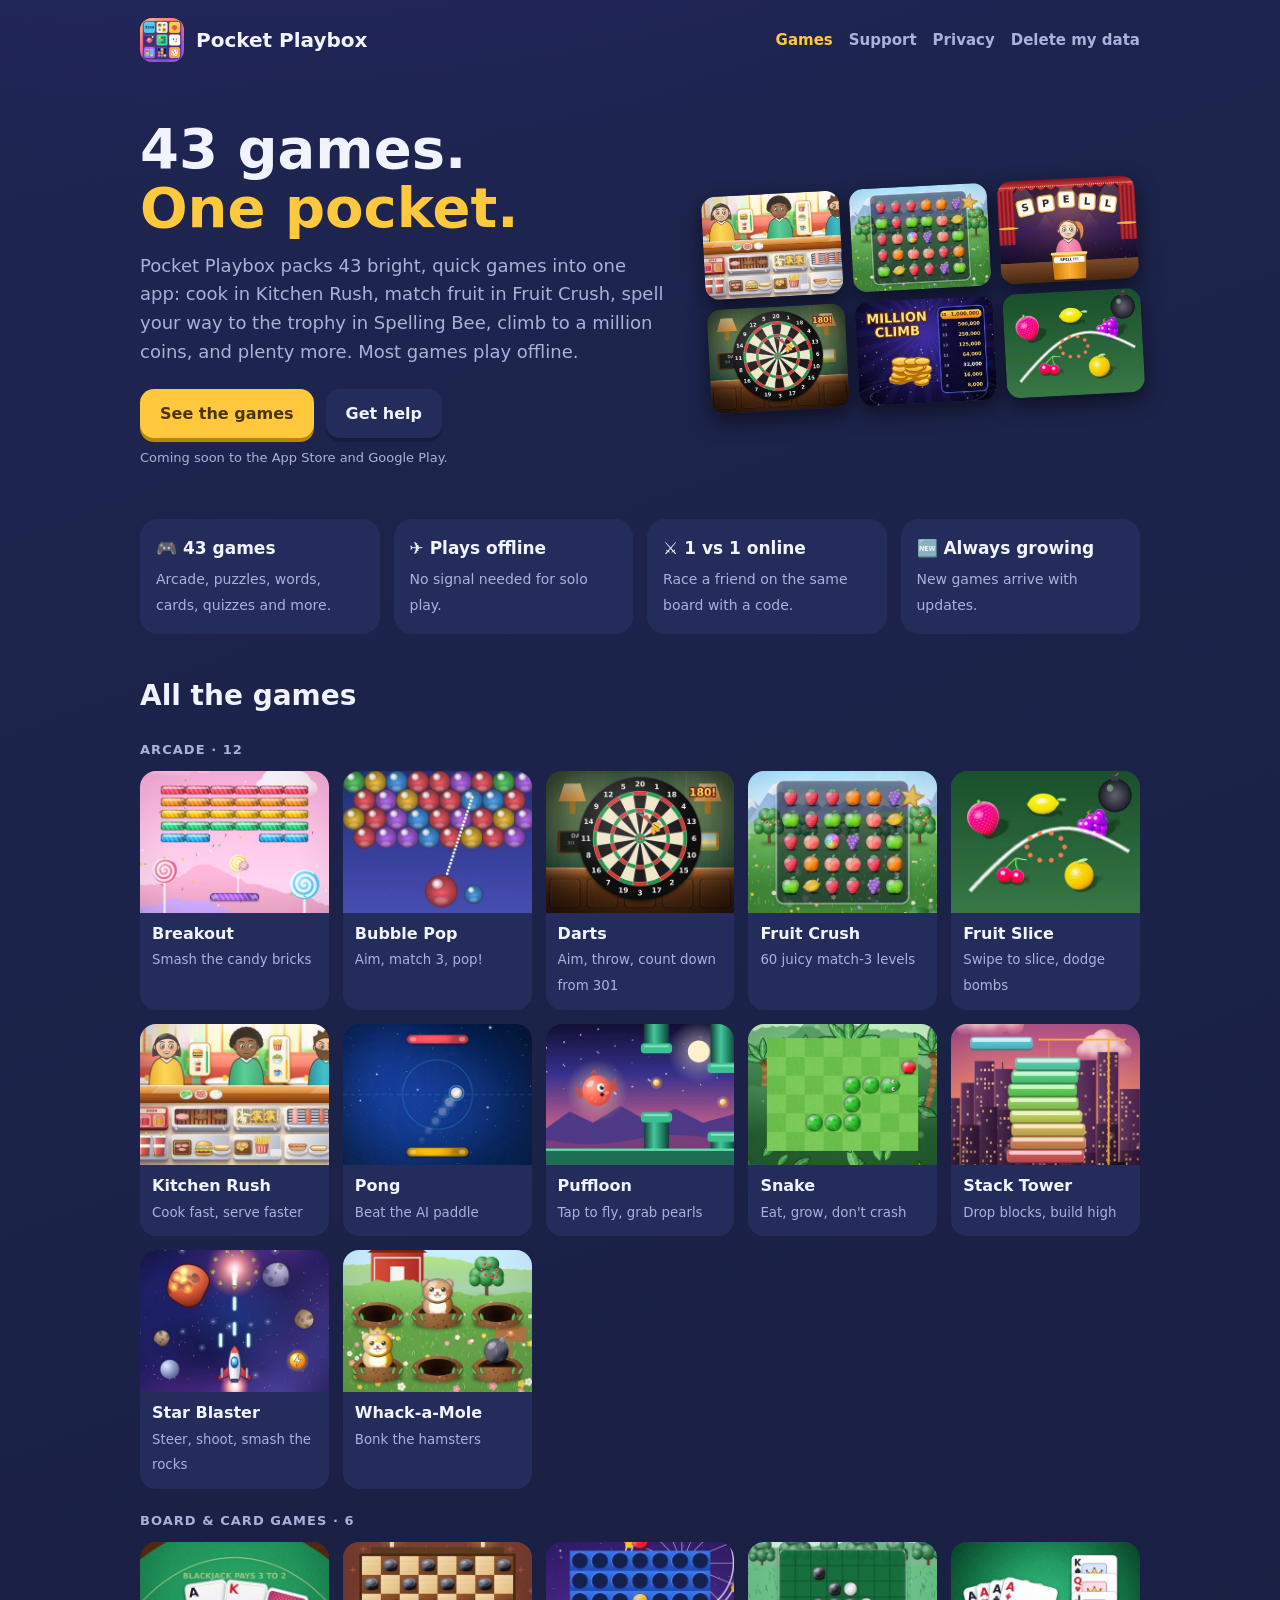
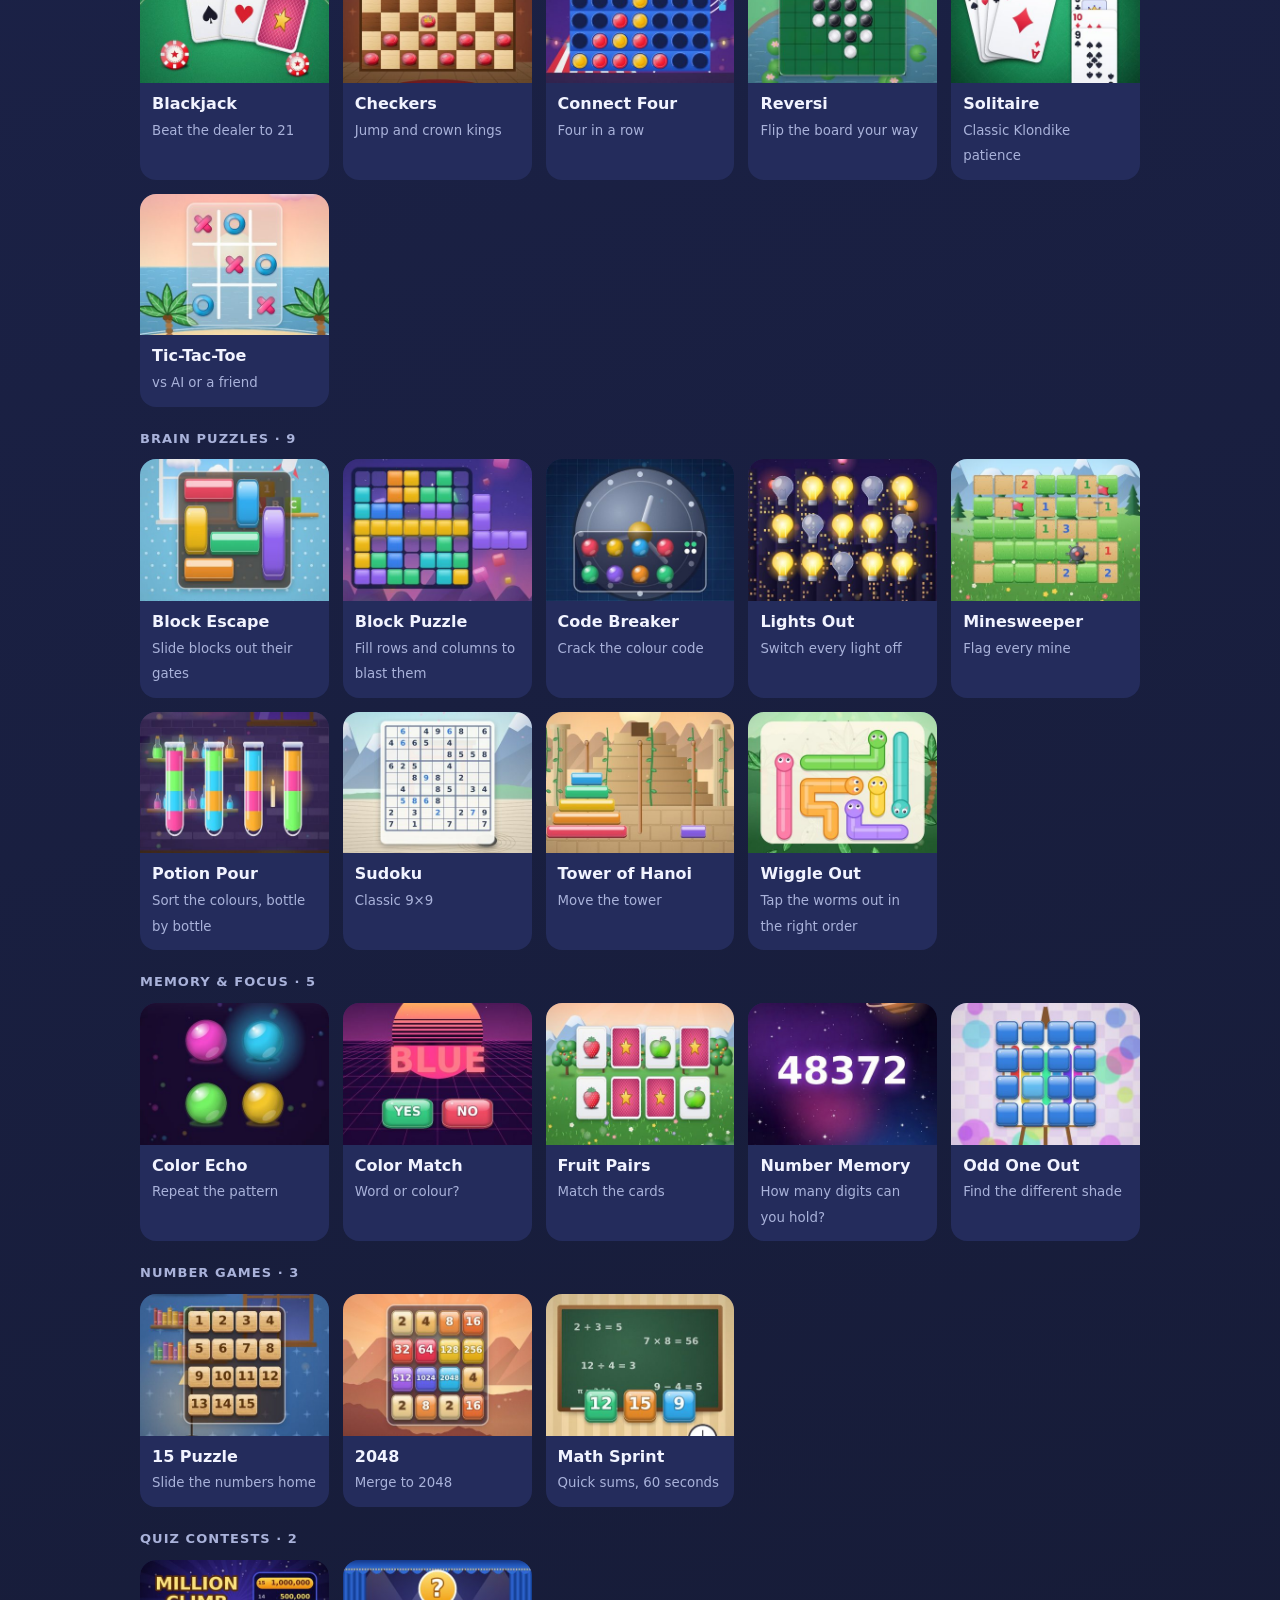
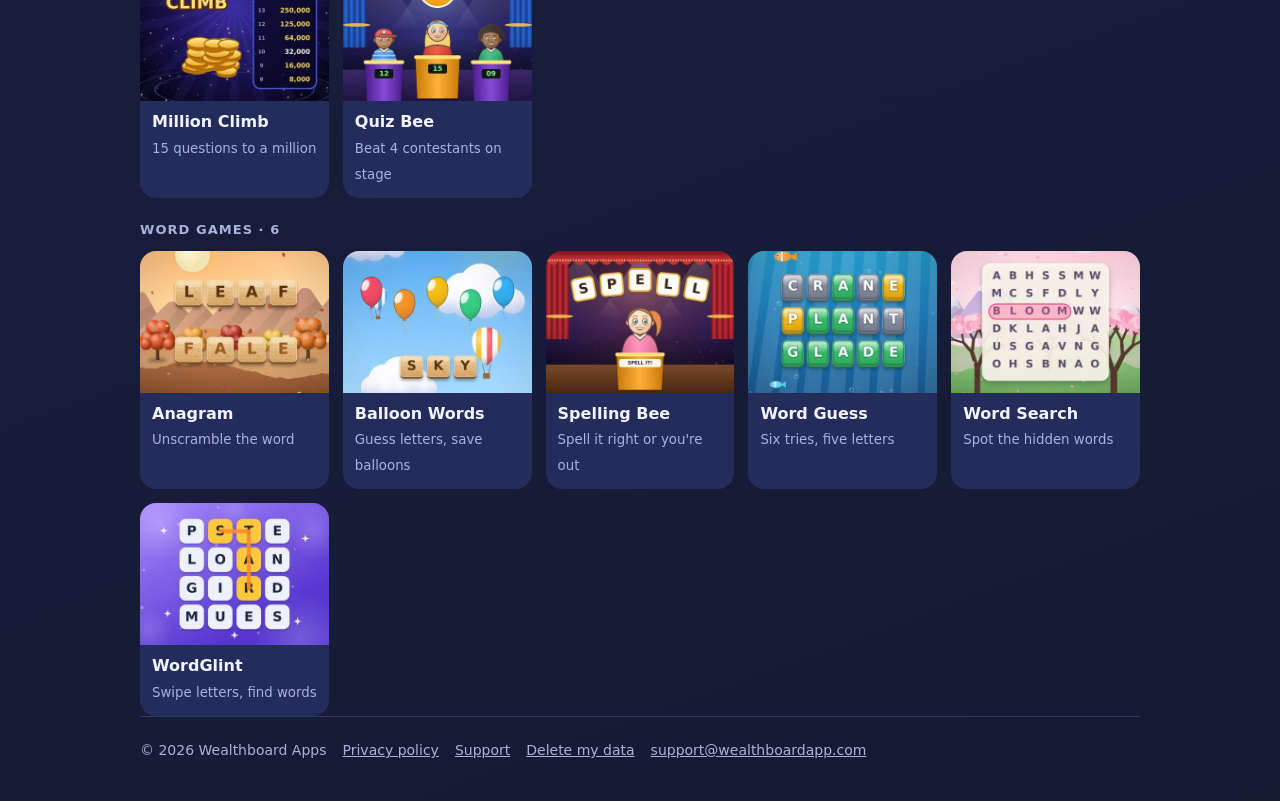
==== index.html @ 3328b536 "Add files via upload site files" ====
<!doctype html><html lang="en"><head><meta charset="utf-8"><meta name="viewport" content="width=device-width,initial-scale=1">
<title>Pocket Playbox: 43 games in one pocket</title><meta name="description" content="Pocket Playbox: 43 offline mini-games in one app, from Kitchen Rush to Sudoku, Spelling Bee and Darts.">
<link rel="icon" href="favicon.png"><link rel="stylesheet" href="style.css"></head><body><div class="wrap">
<header class="top"><img src="img/icon.png" alt=""><a class="name" href="index.html">Pocket Playbox</a><nav><a href="index.html" class=on>Games</a><a href="support.html">Support</a><a href="privacy.html">Privacy</a><a href="delete-data.html">Delete my data</a></nav></header>
<section class="hero"><div><h1>43 games.<br><span>One pocket.</span></h1>
<p>Pocket Playbox packs 43 bright, quick games into one app: cook in Kitchen Rush, match fruit in Fruit Crush, spell your way to the trophy in Spelling Bee, climb to a million coins, and plenty more. Most games play offline.</p>
<div class="badges"><a class="btn" href="#games">See the games</a><a class="btn alt" href="support.html">Get help</a></div>
<div class="soon">Coming soon to the App Store and Google Play.</div></div>
<div class="mosaic"><img src="img/thumb_kitchen.jpg" alt=""><img src="img/thumb_crush.jpg" alt=""><img src="img/thumb_spelling.jpg" alt=""><img src="img/thumb_darts.jpg" alt=""><img src="img/thumb_million.jpg" alt=""><img src="img/thumb_slice.jpg" alt=""></div></section>
<div class="points"><div class="point"><b>🎮 43 games</b><span>Arcade, puzzles, words, cards, quizzes and more.</span></div>
<div class="point"><b>✈️ Plays offline</b><span>No signal needed for solo play.</span></div>
<div class="point"><b>⚔️ 1 vs 1 online</b><span>Race a friend on the same board with a code.</span></div>
<div class="point"><b>🆕 Always growing</b><span>New games arrive with updates.</span></div></div>
<h2 id="games">All the games</h2><div class="cat">Arcade · 12</div><div class="grid"><div class="game"><img loading="lazy" src="img/thumb_breakout.jpg" alt="Breakout"><div><b>Breakout</b><small>Smash the candy bricks</small></div></div><div class="game"><img loading="lazy" src="img/thumb_bubbles.jpg" alt="Bubble Pop"><div><b>Bubble Pop</b><small>Aim, match 3, pop!</small></div></div><div class="game"><img loading="lazy" src="img/thumb_darts.jpg" alt="Darts"><div><b>Darts</b><small>Aim, throw, count down from 301</small></div></div><div class="game"><img loading="lazy" src="img/thumb_crush.jpg" alt="Fruit Crush"><div><b>Fruit Crush</b><small>60 juicy match-3 levels</small></div></div><div class="game"><img loading="lazy" src="img/thumb_slice.jpg" alt="Fruit Slice"><div><b>Fruit Slice</b><small>Swipe to slice, dodge bombs</small></div></div><div class="game"><img loading="lazy" src="img/thumb_kitchen.jpg" alt="Kitchen Rush"><div><b>Kitchen Rush</b><small>Cook fast, serve faster</small></div></div><div class="game"><img loading="lazy" src="img/thumb_pong.jpg" alt="Pong"><div><b>Pong</b><small>Beat the AI paddle</small></div></div><div class="game"><img loading="lazy" src="img/thumb_puffloon.jpg" alt="Puffloon"><div><b>Puffloon</b><small>Tap to fly, grab pearls</small></div></div><div class="game"><img loading="lazy" src="img/thumb_snake.jpg" alt="Snake"><div><b>Snake</b><small>Eat, grow, don&#x27;t crash</small></div></div><div class="game"><img loading="lazy" src="img/thumb_stack.jpg" alt="Stack Tower"><div><b>Stack Tower</b><small>Drop blocks, build high</small></div></div><div class="game"><img loading="lazy" src="img/thumb_blaster.jpg" alt="Star Blaster"><div><b>Star Blaster</b><small>Steer, shoot, smash the rocks</small></div></div><div class="game"><img loading="lazy" src="img/thumb_whack.jpg" alt="Whack-a-Mole"><div><b>Whack-a-Mole</b><small>Bonk the hamsters</small></div></div></div><div class="cat">Board & Card Games · 6</div><div class="grid"><div class="game"><img loading="lazy" src="img/thumb_blackjack.jpg" alt="Blackjack"><div><b>Blackjack</b><small>Beat the dealer to 21</small></div></div><div class="game"><img loading="lazy" src="img/thumb_checkers.jpg" alt="Checkers"><div><b>Checkers</b><small>Jump and crown kings</small></div></div><div class="game"><img loading="lazy" src="img/thumb_c4.jpg" alt="Connect Four"><div><b>Connect Four</b><small>Four in a row</small></div></div><div class="game"><img loading="lazy" src="img/thumb_reversi.jpg" alt="Reversi"><div><b>Reversi</b><small>Flip the board your way</small></div></div><div class="game"><img loading="lazy" src="img/thumb_solitaire.jpg" alt="Solitaire"><div><b>Solitaire</b><small>Classic Klondike patience</small></div></div><div class="game"><img loading="lazy" src="img/thumb_ttt.jpg" alt="Tic-Tac-Toe"><div><b>Tic-Tac-Toe</b><small>vs AI or a friend</small></div></div></div><div class="cat">Brain Puzzles · 9</div><div class="grid"><div class="game"><img loading="lazy" src="img/thumb_escape.jpg" alt="Block Escape"><div><b>Block Escape</b><small>Slide blocks out their gates</small></div></div><div class="game"><img loading="lazy" src="img/thumb_blocks.jpg" alt="Block Puzzle"><div><b>Block Puzzle</b><small>Fill rows and columns to blast them</small></div></div><div class="game"><img loading="lazy" src="img/thumb_code.jpg" alt="Code Breaker"><div><b>Code Breaker</b><small>Crack the colour code</small></div></div><div class="game"><img loading="lazy" src="img/thumb_lights.jpg" alt="Lights Out"><div><b>Lights Out</b><small>Switch every light off</small></div></div><div class="game"><img loading="lazy" src="img/thumb_mines.jpg" alt="Minesweeper"><div><b>Minesweeper</b><small>Flag every mine</small></div></div><div class="game"><img loading="lazy" src="img/thumb_pour.jpg" alt="Potion Pour"><div><b>Potion Pour</b><small>Sort the colours, bottle by bottle</small></div></div><div class="game"><img loading="lazy" src="img/thumb_sudoku.jpg" alt="Sudoku"><div><b>Sudoku</b><small>Classic 9×9</small></div></div><div class="game"><img loading="lazy" src="img/thumb_hanoi.jpg" alt="Tower of Hanoi"><div><b>Tower of Hanoi</b><small>Move the tower</small></div></div><div class="game"><img loading="lazy" src="img/thumb_wiggle.jpg" alt="Wiggle Out"><div><b>Wiggle Out</b><small>Tap the worms out in the right order</small></div></div></div><div class="cat">Memory & Focus · 5</div><div class="grid"><div class="game"><img loading="lazy" src="img/thumb_echo.jpg" alt="Color Echo"><div><b>Color Echo</b><small>Repeat the pattern</small></div></div><div class="game"><img loading="lazy" src="img/thumb_colormatch.jpg" alt="Color Match"><div><b>Color Match</b><small>Word or colour?</small></div></div><div class="game"><img loading="lazy" src="img/thumb_memory.jpg" alt="Fruit Pairs"><div><b>Fruit Pairs</b><small>Match the cards</small></div></div><div class="game"><img loading="lazy" src="img/thumb_numbermemory.jpg" alt="Number Memory"><div><b>Number Memory</b><small>How many digits can you hold?</small></div></div><div class="game"><img loading="lazy" src="img/thumb_oddone.jpg" alt="Odd One Out"><div><b>Odd One Out</b><small>Find the different shade</small></div></div></div><div class="cat">Number Games · 3</div><div class="grid"><div class="game"><img loading="lazy" src="img/thumb_slide.jpg" alt="15 Puzzle"><div><b>15 Puzzle</b><small>Slide the numbers home</small></div></div><div class="game"><img loading="lazy" src="img/thumb_2048.jpg" alt="2048"><div><b>2048</b><small>Merge to 2048</small></div></div><div class="game"><img loading="lazy" src="img/thumb_math.jpg" alt="Math Sprint"><div><b>Math Sprint</b><small>Quick sums, 60 seconds</small></div></div></div><div class="cat">Quiz Contests · 2</div><div class="grid"><div class="game"><img loading="lazy" src="img/thumb_million.jpg" alt="Million Climb"><div><b>Million Climb</b><small>15 questions to a million</small></div></div><div class="game"><img loading="lazy" src="img/thumb_quizbee.jpg" alt="Quiz Bee"><div><b>Quiz Bee</b><small>Beat 4 contestants on stage</small></div></div></div><div class="cat">Word Games · 6</div><div class="grid"><div class="game"><img loading="lazy" src="img/thumb_anagram.jpg" alt="Anagram"><div><b>Anagram</b><small>Unscramble the word</small></div></div><div class="game"><img loading="lazy" src="img/thumb_balloon.jpg" alt="Balloon Words"><div><b>Balloon Words</b><small>Guess letters, save balloons</small></div></div><div class="game"><img loading="lazy" src="img/thumb_spelling.jpg" alt="Spelling Bee"><div><b>Spelling Bee</b><small>Spell it right or you&#x27;re out</small></div></div><div class="game"><img loading="lazy" src="img/thumb_wordguess.jpg" alt="Word Guess"><div><b>Word Guess</b><small>Six tries, five letters</small></div></div><div class="game"><img loading="lazy" src="img/thumb_wordsearch.jpg" alt="Word Search"><div><b>Word Search</b><small>Spot the hidden words</small></div></div><div class="game"><img loading="lazy" src="img/thumb_wordglint.jpg" alt="WordGlint"><div><b>WordGlint</b><small>Swipe letters, find words</small></div></div></div>
<footer><span>© 2026 Wealthboard Apps</span><a href="privacy.html">Privacy policy</a><a href="support.html">Support</a><a href="delete-data.html">Delete my data</a><a href="mailto:support@wealthboardapp.com">support@wealthboardapp.com</a></footer>
</div></body></html>
---- style.css ----
:root{--bg:#151A33;--bg2:#1E2550;--card:#242C5C;--ink:#F1F3FF;--ink2:#A9B2DA;--gold:#FFC83D;--coral:#FF6B6B;--mint:#3DDC97;--violet:#8B6CFF}
*{box-sizing:border-box}
body{margin:0;font-family:system-ui,-apple-system,"Segoe UI",Roboto,sans-serif;color:var(--ink);background:radial-gradient(1200px 600px at 20% -10%,#3A2A9A55,transparent),linear-gradient(160deg,var(--bg2),var(--bg));min-height:100vh;line-height:1.6}
a{color:var(--gold)}
.wrap{max-width:1040px;margin:0 auto;padding:0 20px}
header.top{display:flex;align-items:center;gap:12px;padding:18px 0}
header.top img{width:44px;height:44px;border-radius:12px}
header.top .name{font-weight:900;font-size:20px;color:var(--ink);text-decoration:none}
nav{margin-left:auto;display:flex;gap:16px;flex-wrap:wrap}
nav a{color:var(--ink2);text-decoration:none;font-weight:700;font-size:15px}
nav a:hover,nav a.on{color:var(--gold)}
.hero{display:grid;grid-template-columns:1.1fr .9fr;gap:36px;align-items:center;padding:40px 0 30px}
.hero h1{font-size:clamp(34px,5vw,56px);line-height:1.05;margin:0 0 14px;font-weight:900}
.hero h1 span{color:var(--gold)}
.hero p{color:var(--ink2);font-size:18px;margin:0 0 22px}
.badges{display:flex;gap:12px;flex-wrap:wrap}
.btn{display:inline-block;padding:12px 20px;border-radius:14px;font-weight:800;text-decoration:none;background:var(--gold);color:#4A3500;box-shadow:0 4px 0 #B8860B}
.btn.alt{background:var(--card);color:var(--ink);box-shadow:0 4px 0 #161C40}
.soon{font-size:13px;color:var(--ink2);margin-top:10px}
.mosaic{display:grid;grid-template-columns:repeat(3,1fr);gap:10px;transform:rotate(-3deg)}
.mosaic img{width:100%;border-radius:14px;box-shadow:0 8px 20px #0008}
.points{display:grid;grid-template-columns:repeat(4,1fr);gap:14px;margin:20px 0 40px}
.point{background:var(--card);border-radius:18px;padding:16px}
.point b{display:block;font-size:17px;margin-bottom:4px}
.point span{color:var(--ink2);font-size:14px}
h2{font-size:28px;margin:34px 0 6px;font-weight:900}
.cat{color:var(--ink2);margin:22px 0 10px;font-weight:800;text-transform:uppercase;font-size:13px;letter-spacing:.08em}
.grid{display:grid;grid-template-columns:repeat(auto-fill,minmax(170px,1fr));gap:14px}
.game{background:var(--card);border-radius:16px;overflow:hidden}
.game img{width:100%;display:block;aspect-ratio:4/3;object-fit:cover}
.game div{padding:8px 12px 12px}
.game b{display:block}
.game small{color:var(--ink2)}
.doc{background:var(--card);border-radius:22px;padding:28px clamp(18px,4vw,40px);margin:20px 0 40px}
.doc h1{margin-top:0;font-size:34px}
.doc h2{font-size:21px;margin:28px 0 6px}
.doc p,.doc li{color:#DCE1F5}
.muted{color:var(--ink2);font-size:14px}
.faq details{background:#1B2250;border-radius:14px;padding:12px 16px;margin:10px 0}
.faq summary{font-weight:800;cursor:pointer}
footer{border-top:1px solid #2E3670;padding:22px 0 40px;color:var(--ink2);font-size:14px;display:flex;gap:16px;flex-wrap:wrap}
footer a{color:var(--ink2)}
@media(max-width:780px){.hero{grid-template-columns:1fr}.points{grid-template-columns:1fr 1fr}nav{margin-left:0;width:100%}header.top{flex-wrap:wrap}}
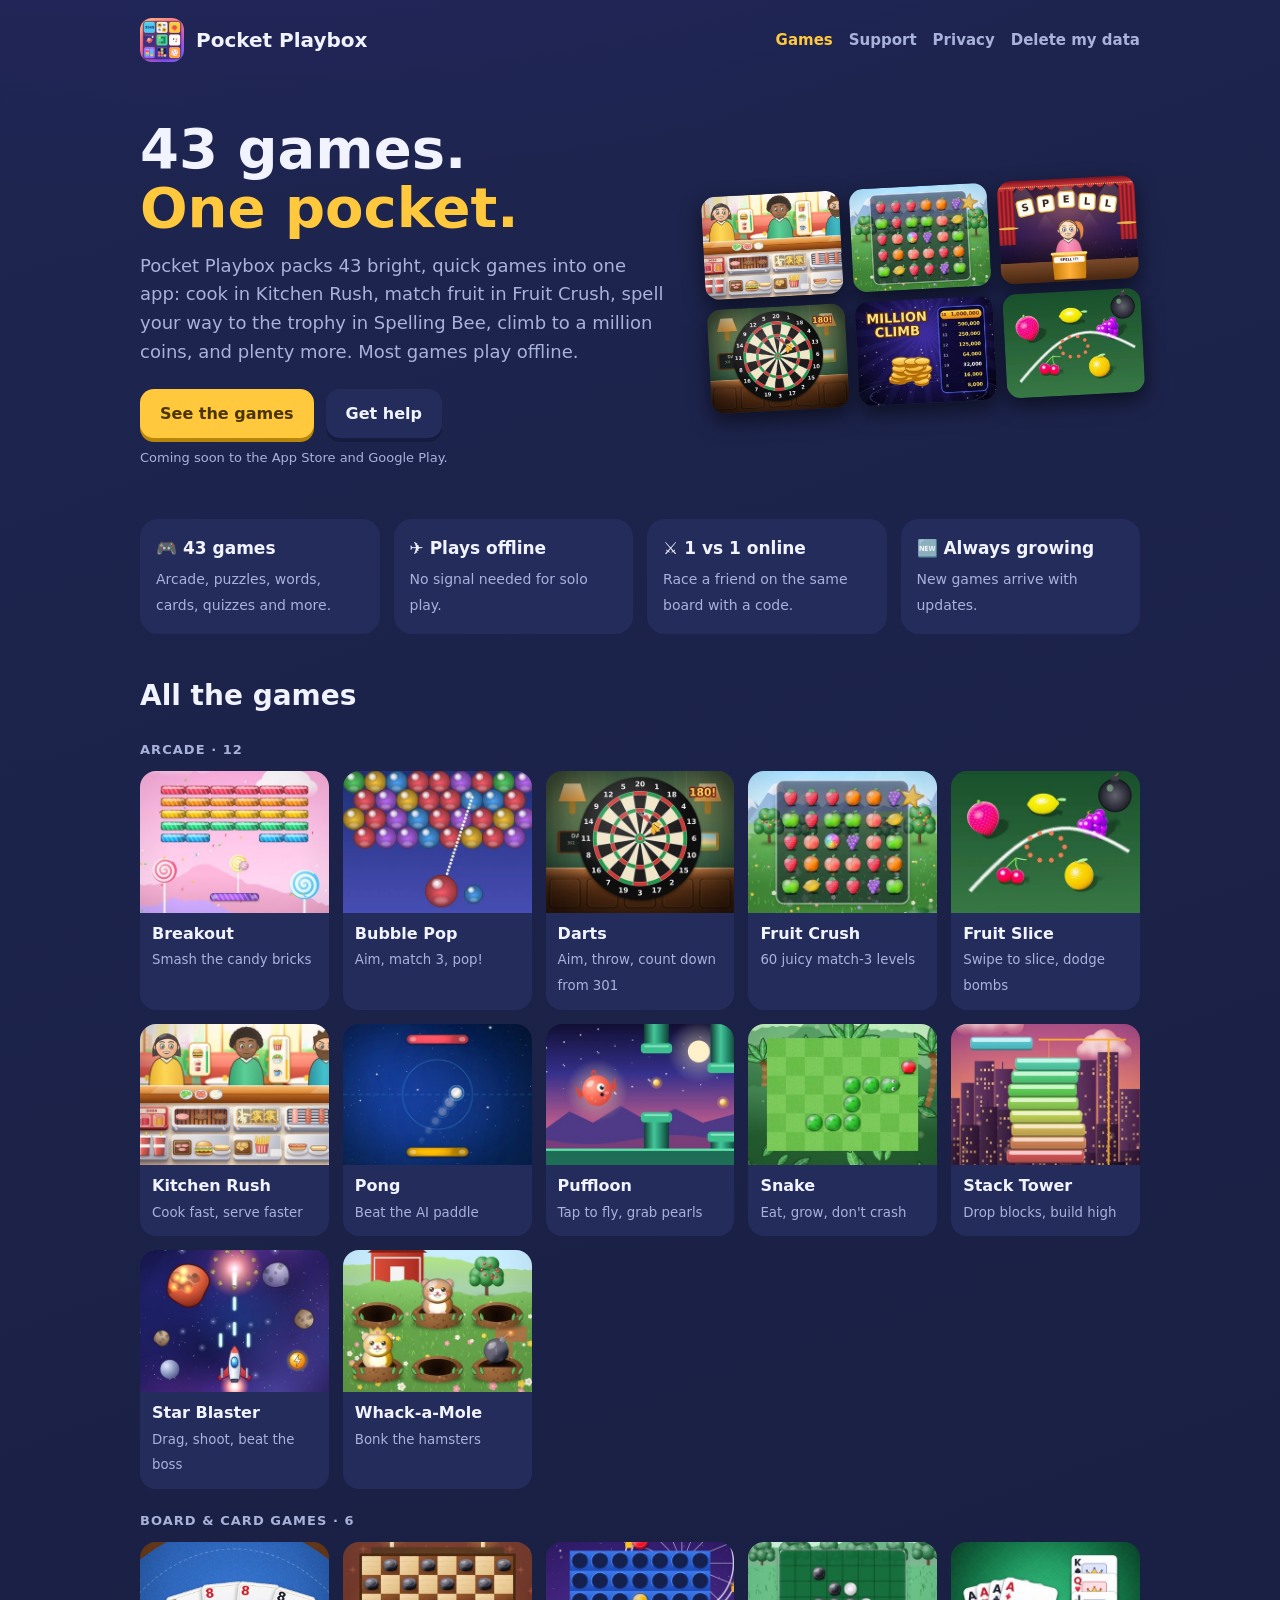
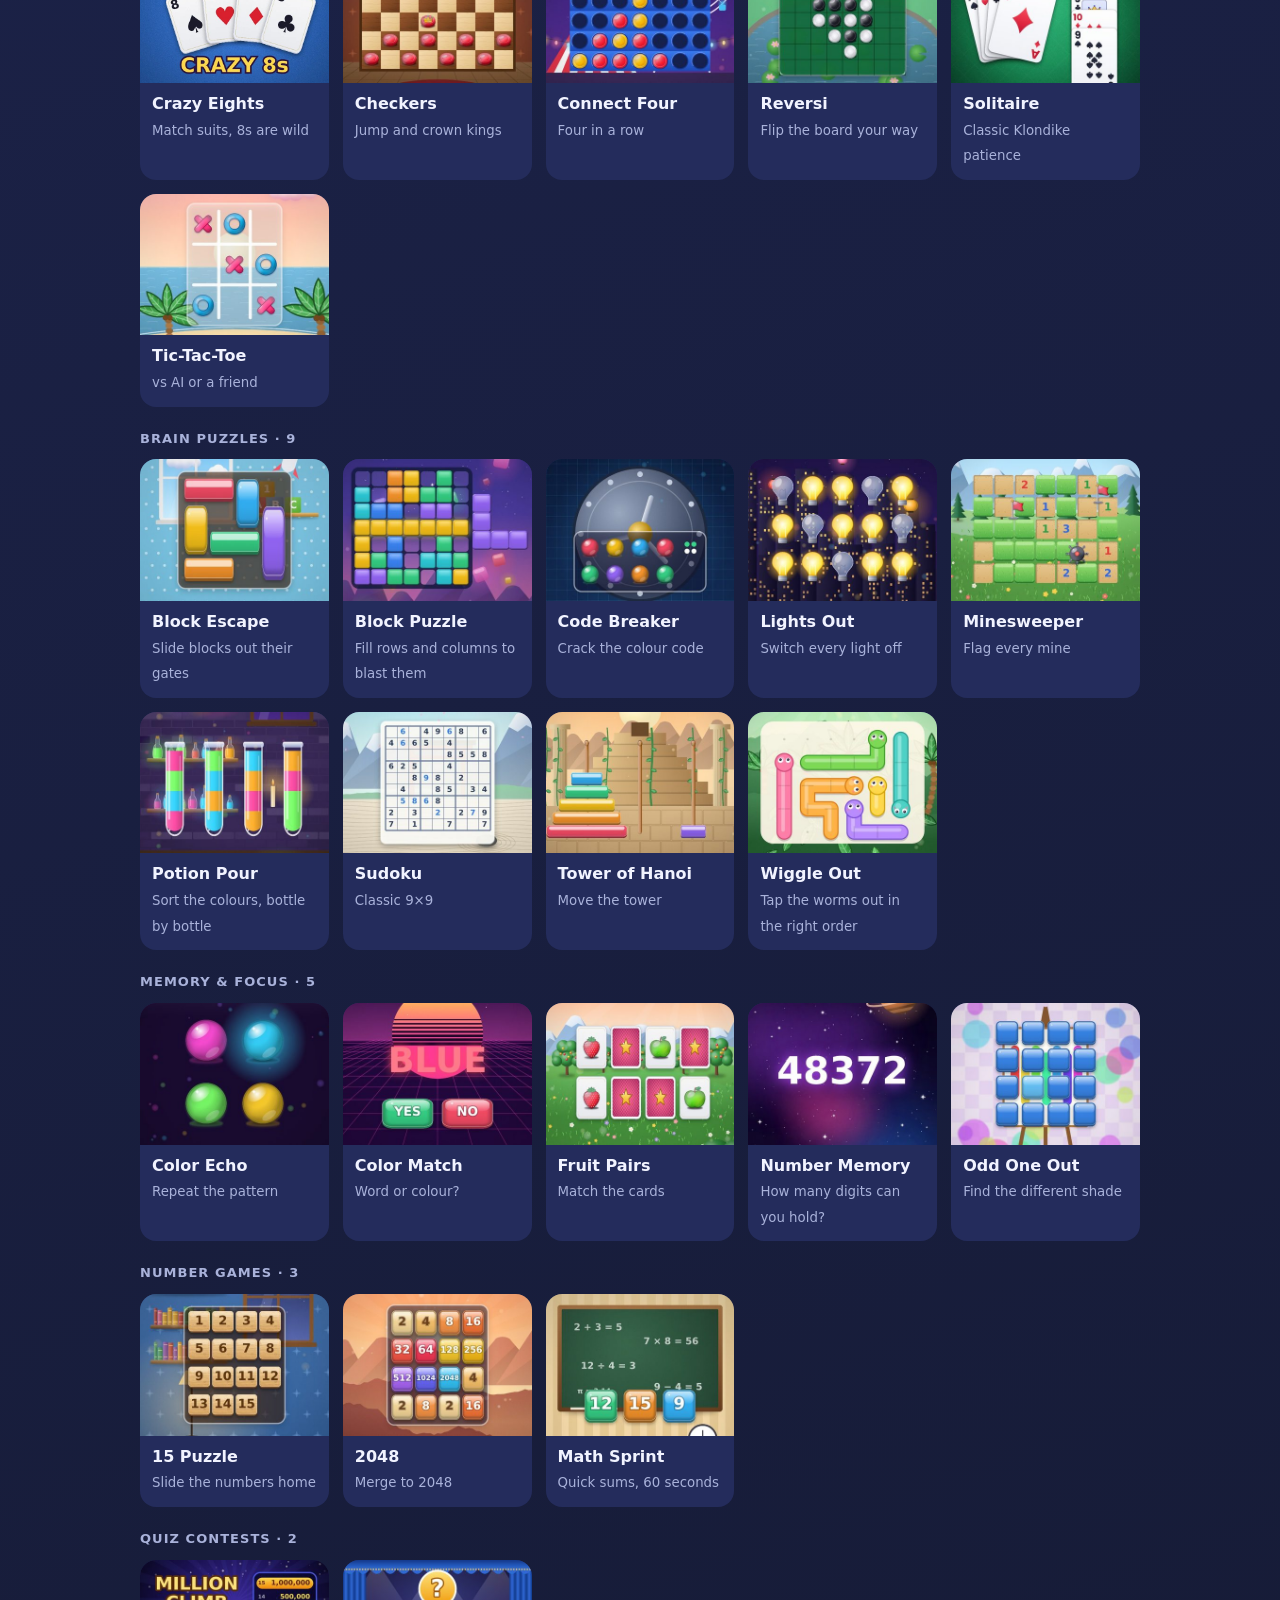
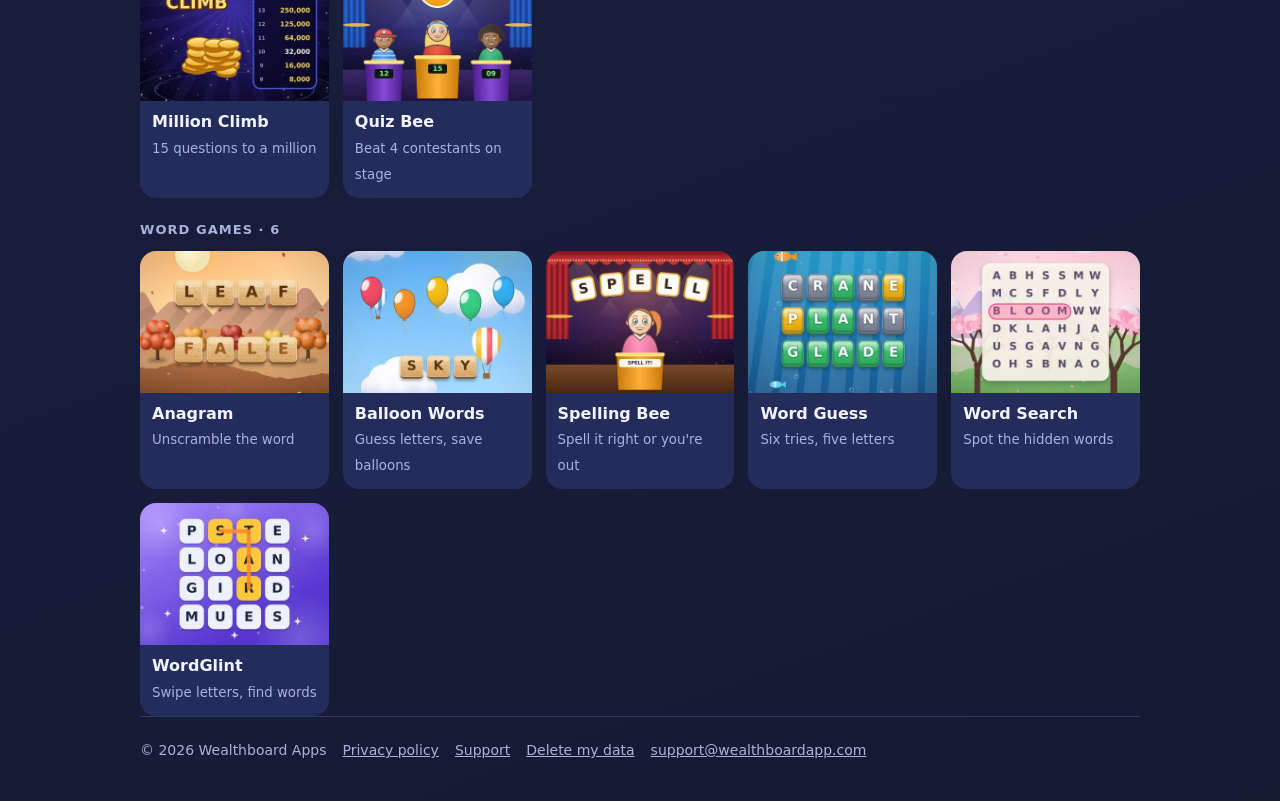
==== commit 4529e83a: "modified some html files" ====
--- a/index.html
+++ b/index.html
@@ -11,6 +11,6 @@
 <div class="point"><b>✈️ Plays offline</b><span>No signal needed for solo play.</span></div>
 <div class="point"><b>⚔️ 1 vs 1 online</b><span>Race a friend on the same board with a code.</span></div>
 <div class="point"><b>🆕 Always growing</b><span>New games arrive with updates.</span></div></div>
-<h2 id="games">All the games</h2><div class="cat">Arcade · 12</div><div class="grid"><div class="game"><img loading="lazy" src="img/thumb_breakout.jpg" alt="Breakout"><div><b>Breakout</b><small>Smash the candy bricks</small></div></div><div class="game"><img loading="lazy" src="img/thumb_bubbles.jpg" alt="Bubble Pop"><div><b>Bubble Pop</b><small>Aim, match 3, pop!</small></div></div><div class="game"><img loading="lazy" src="img/thumb_darts.jpg" alt="Darts"><div><b>Darts</b><small>Aim, throw, count down from 301</small></div></div><div class="game"><img loading="lazy" src="img/thumb_crush.jpg" alt="Fruit Crush"><div><b>Fruit Crush</b><small>60 juicy match-3 levels</small></div></div><div class="game"><img loading="lazy" src="img/thumb_slice.jpg" alt="Fruit Slice"><div><b>Fruit Slice</b><small>Swipe to slice, dodge bombs</small></div></div><div class="game"><img loading="lazy" src="img/thumb_kitchen.jpg" alt="Kitchen Rush"><div><b>Kitchen Rush</b><small>Cook fast, serve faster</small></div></div><div class="game"><img loading="lazy" src="img/thumb_pong.jpg" alt="Pong"><div><b>Pong</b><small>Beat the AI paddle</small></div></div><div class="game"><img loading="lazy" src="img/thumb_puffloon.jpg" alt="Puffloon"><div><b>Puffloon</b><small>Tap to fly, grab pearls</small></div></div><div class="game"><img loading="lazy" src="img/thumb_snake.jpg" alt="Snake"><div><b>Snake</b><small>Eat, grow, don&#x27;t crash</small></div></div><div class="game"><img loading="lazy" src="img/thumb_stack.jpg" alt="Stack Tower"><div><b>Stack Tower</b><small>Drop blocks, build high</small></div></div><div class="game"><img loading="lazy" src="img/thumb_blaster.jpg" alt="Star Blaster"><div><b>Star Blaster</b><small>Steer, shoot, smash the rocks</small></div></div><div class="game"><img loading="lazy" src="img/thumb_whack.jpg" alt="Whack-a-Mole"><div><b>Whack-a-Mole</b><small>Bonk the hamsters</small></div></div></div><div class="cat">Board & Card Games · 6</div><div class="grid"><div class="game"><img loading="lazy" src="img/thumb_blackjack.jpg" alt="Blackjack"><div><b>Blackjack</b><small>Beat the dealer to 21</small></div></div><div class="game"><img loading="lazy" src="img/thumb_checkers.jpg" alt="Checkers"><div><b>Checkers</b><small>Jump and crown kings</small></div></div><div class="game"><img loading="lazy" src="img/thumb_c4.jpg" alt="Connect Four"><div><b>Connect Four</b><small>Four in a row</small></div></div><div class="game"><img loading="lazy" src="img/thumb_reversi.jpg" alt="Reversi"><div><b>Reversi</b><small>Flip the board your way</small></div></div><div class="game"><img loading="lazy" src="img/thumb_solitaire.jpg" alt="Solitaire"><div><b>Solitaire</b><small>Classic Klondike patience</small></div></div><div class="game"><img loading="lazy" src="img/thumb_ttt.jpg" alt="Tic-Tac-Toe"><div><b>Tic-Tac-Toe</b><small>vs AI or a friend</small></div></div></div><div class="cat">Brain Puzzles · 9</div><div class="grid"><div class="game"><img loading="lazy" src="img/thumb_escape.jpg" alt="Block Escape"><div><b>Block Escape</b><small>Slide blocks out their gates</small></div></div><div class="game"><img loading="lazy" src="img/thumb_blocks.jpg" alt="Block Puzzle"><div><b>Block Puzzle</b><small>Fill rows and columns to blast them</small></div></div><div class="game"><img loading="lazy" src="img/thumb_code.jpg" alt="Code Breaker"><div><b>Code Breaker</b><small>Crack the colour code</small></div></div><div class="game"><img loading="lazy" src="img/thumb_lights.jpg" alt="Lights Out"><div><b>Lights Out</b><small>Switch every light off</small></div></div><div class="game"><img loading="lazy" src="img/thumb_mines.jpg" alt="Minesweeper"><div><b>Minesweeper</b><small>Flag every mine</small></div></div><div class="game"><img loading="lazy" src="img/thumb_pour.jpg" alt="Potion Pour"><div><b>Potion Pour</b><small>Sort the colours, bottle by bottle</small></div></div><div class="game"><img loading="lazy" src="img/thumb_sudoku.jpg" alt="Sudoku"><div><b>Sudoku</b><small>Classic 9×9</small></div></div><div class="game"><img loading="lazy" src="img/thumb_hanoi.jpg" alt="Tower of Hanoi"><div><b>Tower of Hanoi</b><small>Move the tower</small></div></div><div class="game"><img loading="lazy" src="img/thumb_wiggle.jpg" alt="Wiggle Out"><div><b>Wiggle Out</b><small>Tap the worms out in the right order</small></div></div></div><div class="cat">Memory & Focus · 5</div><div class="grid"><div class="game"><img loading="lazy" src="img/thumb_echo.jpg" alt="Color Echo"><div><b>Color Echo</b><small>Repeat the pattern</small></div></div><div class="game"><img loading="lazy" src="img/thumb_colormatch.jpg" alt="Color Match"><div><b>Color Match</b><small>Word or colour?</small></div></div><div class="game"><img loading="lazy" src="img/thumb_memory.jpg" alt="Fruit Pairs"><div><b>Fruit Pairs</b><small>Match the cards</small></div></div><div class="game"><img loading="lazy" src="img/thumb_numbermemory.jpg" alt="Number Memory"><div><b>Number Memory</b><small>How many digits can you hold?</small></div></div><div class="game"><img loading="lazy" src="img/thumb_oddone.jpg" alt="Odd One Out"><div><b>Odd One Out</b><small>Find the different shade</small></div></div></div><div class="cat">Number Games · 3</div><div class="grid"><div class="game"><img loading="lazy" src="img/thumb_slide.jpg" alt="15 Puzzle"><div><b>15 Puzzle</b><small>Slide the numbers home</small></div></div><div class="game"><img loading="lazy" src="img/thumb_2048.jpg" alt="2048"><div><b>2048</b><small>Merge to 2048</small></div></div><div class="game"><img loading="lazy" src="img/thumb_math.jpg" alt="Math Sprint"><div><b>Math Sprint</b><small>Quick sums, 60 seconds</small></div></div></div><div class="cat">Quiz Contests · 2</div><div class="grid"><div class="game"><img loading="lazy" src="img/thumb_million.jpg" alt="Million Climb"><div><b>Million Climb</b><small>15 questions to a million</small></div></div><div class="game"><img loading="lazy" src="img/thumb_quizbee.jpg" alt="Quiz Bee"><div><b>Quiz Bee</b><small>Beat 4 contestants on stage</small></div></div></div><div class="cat">Word Games · 6</div><div class="grid"><div class="game"><img loading="lazy" src="img/thumb_anagram.jpg" alt="Anagram"><div><b>Anagram</b><small>Unscramble the word</small></div></div><div class="game"><img loading="lazy" src="img/thumb_balloon.jpg" alt="Balloon Words"><div><b>Balloon Words</b><small>Guess letters, save balloons</small></div></div><div class="game"><img loading="lazy" src="img/thumb_spelling.jpg" alt="Spelling Bee"><div><b>Spelling Bee</b><small>Spell it right or you&#x27;re out</small></div></div><div class="game"><img loading="lazy" src="img/thumb_wordguess.jpg" alt="Word Guess"><div><b>Word Guess</b><small>Six tries, five letters</small></div></div><div class="game"><img loading="lazy" src="img/thumb_wordsearch.jpg" alt="Word Search"><div><b>Word Search</b><small>Spot the hidden words</small></div></div><div class="game"><img loading="lazy" src="img/thumb_wordglint.jpg" alt="WordGlint"><div><b>WordGlint</b><small>Swipe letters, find words</small></div></div></div>
+<h2 id="games">All the games</h2><div class="cat">Arcade · 12</div><div class="grid"><div class="game"><img loading="lazy" src="img/thumb_breakout.jpg" alt="Breakout"><div><b>Breakout</b><small>Smash the candy bricks</small></div></div><div class="game"><img loading="lazy" src="img/thumb_bubbles.jpg" alt="Bubble Pop"><div><b>Bubble Pop</b><small>Aim, match 3, pop!</small></div></div><div class="game"><img loading="lazy" src="img/thumb_darts.jpg" alt="Darts"><div><b>Darts</b><small>Aim, throw, count down from 301</small></div></div><div class="game"><img loading="lazy" src="img/thumb_crush.jpg" alt="Fruit Crush"><div><b>Fruit Crush</b><small>60 juicy match-3 levels</small></div></div><div class="game"><img loading="lazy" src="img/thumb_slice.jpg" alt="Fruit Slice"><div><b>Fruit Slice</b><small>Swipe to slice, dodge bombs</small></div></div><div class="game"><img loading="lazy" src="img/thumb_kitchen.jpg" alt="Kitchen Rush"><div><b>Kitchen Rush</b><small>Cook fast, serve faster</small></div></div><div class="game"><img loading="lazy" src="img/thumb_pong.jpg" alt="Pong"><div><b>Pong</b><small>Beat the AI paddle</small></div></div><div class="game"><img loading="lazy" src="img/thumb_puffloon.jpg" alt="Puffloon"><div><b>Puffloon</b><small>Tap to fly, grab pearls</small></div></div><div class="game"><img loading="lazy" src="img/thumb_snake.jpg" alt="Snake"><div><b>Snake</b><small>Eat, grow, don&#x27;t crash</small></div></div><div class="game"><img loading="lazy" src="img/thumb_stack.jpg" alt="Stack Tower"><div><b>Stack Tower</b><small>Drop blocks, build high</small></div></div><div class="game"><img loading="lazy" src="img/thumb_blaster.jpg" alt="Star Blaster"><div><b>Star Blaster</b><small>Drag, shoot, beat the boss</small></div></div><div class="game"><img loading="lazy" src="img/thumb_whack.jpg" alt="Whack-a-Mole"><div><b>Whack-a-Mole</b><small>Bonk the hamsters</small></div></div></div><div class="cat">Board & Card Games · 6</div><div class="grid"><div class="game"><img loading="lazy" src="img/thumb_eights.jpg" alt="Crazy Eights"><div><b>Crazy Eights</b><small>Match suits, 8s are wild</small></div></div><div class="game"><img loading="lazy" src="img/thumb_checkers.jpg" alt="Checkers"><div><b>Checkers</b><small>Jump and crown kings</small></div></div><div class="game"><img loading="lazy" src="img/thumb_c4.jpg" alt="Connect Four"><div><b>Connect Four</b><small>Four in a row</small></div></div><div class="game"><img loading="lazy" src="img/thumb_reversi.jpg" alt="Reversi"><div><b>Reversi</b><small>Flip the board your way</small></div></div><div class="game"><img loading="lazy" src="img/thumb_solitaire.jpg" alt="Solitaire"><div><b>Solitaire</b><small>Classic Klondike patience</small></div></div><div class="game"><img loading="lazy" src="img/thumb_ttt.jpg" alt="Tic-Tac-Toe"><div><b>Tic-Tac-Toe</b><small>vs AI or a friend</small></div></div></div><div class="cat">Brain Puzzles · 9</div><div class="grid"><div class="game"><img loading="lazy" src="img/thumb_escape.jpg" alt="Block Escape"><div><b>Block Escape</b><small>Slide blocks out their gates</small></div></div><div class="game"><img loading="lazy" src="img/thumb_blocks.jpg" alt="Block Puzzle"><div><b>Block Puzzle</b><small>Fill rows and columns to blast them</small></div></div><div class="game"><img loading="lazy" src="img/thumb_code.jpg" alt="Code Breaker"><div><b>Code Breaker</b><small>Crack the colour code</small></div></div><div class="game"><img loading="lazy" src="img/thumb_lights.jpg" alt="Lights Out"><div><b>Lights Out</b><small>Switch every light off</small></div></div><div class="game"><img loading="lazy" src="img/thumb_mines.jpg" alt="Minesweeper"><div><b>Minesweeper</b><small>Flag every mine</small></div></div><div class="game"><img loading="lazy" src="img/thumb_pour.jpg" alt="Potion Pour"><div><b>Potion Pour</b><small>Sort the colours, bottle by bottle</small></div></div><div class="game"><img loading="lazy" src="img/thumb_sudoku.jpg" alt="Sudoku"><div><b>Sudoku</b><small>Classic 9×9</small></div></div><div class="game"><img loading="lazy" src="img/thumb_hanoi.jpg" alt="Tower of Hanoi"><div><b>Tower of Hanoi</b><small>Move the tower</small></div></div><div class="game"><img loading="lazy" src="img/thumb_wiggle.jpg" alt="Wiggle Out"><div><b>Wiggle Out</b><small>Tap the worms out in the right order</small></div></div></div><div class="cat">Memory & Focus · 5</div><div class="grid"><div class="game"><img loading="lazy" src="img/thumb_echo.jpg" alt="Color Echo"><div><b>Color Echo</b><small>Repeat the pattern</small></div></div><div class="game"><img loading="lazy" src="img/thumb_colormatch.jpg" alt="Color Match"><div><b>Color Match</b><small>Word or colour?</small></div></div><div class="game"><img loading="lazy" src="img/thumb_memory.jpg" alt="Fruit Pairs"><div><b>Fruit Pairs</b><small>Match the cards</small></div></div><div class="game"><img loading="lazy" src="img/thumb_numbermemory.jpg" alt="Number Memory"><div><b>Number Memory</b><small>How many digits can you hold?</small></div></div><div class="game"><img loading="lazy" src="img/thumb_oddone.jpg" alt="Odd One Out"><div><b>Odd One Out</b><small>Find the different shade</small></div></div></div><div class="cat">Number Games · 3</div><div class="grid"><div class="game"><img loading="lazy" src="img/thumb_slide.jpg" alt="15 Puzzle"><div><b>15 Puzzle</b><small>Slide the numbers home</small></div></div><div class="game"><img loading="lazy" src="img/thumb_2048.jpg" alt="2048"><div><b>2048</b><small>Merge to 2048</small></div></div><div class="game"><img loading="lazy" src="img/thumb_math.jpg" alt="Math Sprint"><div><b>Math Sprint</b><small>Quick sums, 60 seconds</small></div></div></div><div class="cat">Quiz Contests · 2</div><div class="grid"><div class="game"><img loading="lazy" src="img/thumb_million.jpg" alt="Million Climb"><div><b>Million Climb</b><small>15 questions to a million</small></div></div><div class="game"><img loading="lazy" src="img/thumb_quizbee.jpg" alt="Quiz Bee"><div><b>Quiz Bee</b><small>Beat 4 contestants on stage</small></div></div></div><div class="cat">Word Games · 6</div><div class="grid"><div class="game"><img loading="lazy" src="img/thumb_anagram.jpg" alt="Anagram"><div><b>Anagram</b><small>Unscramble the word</small></div></div><div class="game"><img loading="lazy" src="img/thumb_balloon.jpg" alt="Balloon Words"><div><b>Balloon Words</b><small>Guess letters, save balloons</small></div></div><div class="game"><img loading="lazy" src="img/thumb_spelling.jpg" alt="Spelling Bee"><div><b>Spelling Bee</b><small>Spell it right or you&#x27;re out</small></div></div><div class="game"><img loading="lazy" src="img/thumb_wordguess.jpg" alt="Word Guess"><div><b>Word Guess</b><small>Six tries, five letters</small></div></div><div class="game"><img loading="lazy" src="img/thumb_wordsearch.jpg" alt="Word Search"><div><b>Word Search</b><small>Spot the hidden words</small></div></div><div class="game"><img loading="lazy" src="img/thumb_wordglint.jpg" alt="WordGlint"><div><b>WordGlint</b><small>Swipe letters, find words</small></div></div></div>
 <footer><span>© 2026 Wealthboard Apps</span><a href="privacy.html">Privacy policy</a><a href="support.html">Support</a><a href="delete-data.html">Delete my data</a><a href="mailto:support@wealthboardapp.com">support@wealthboardapp.com</a></footer>
 </div></body></html>
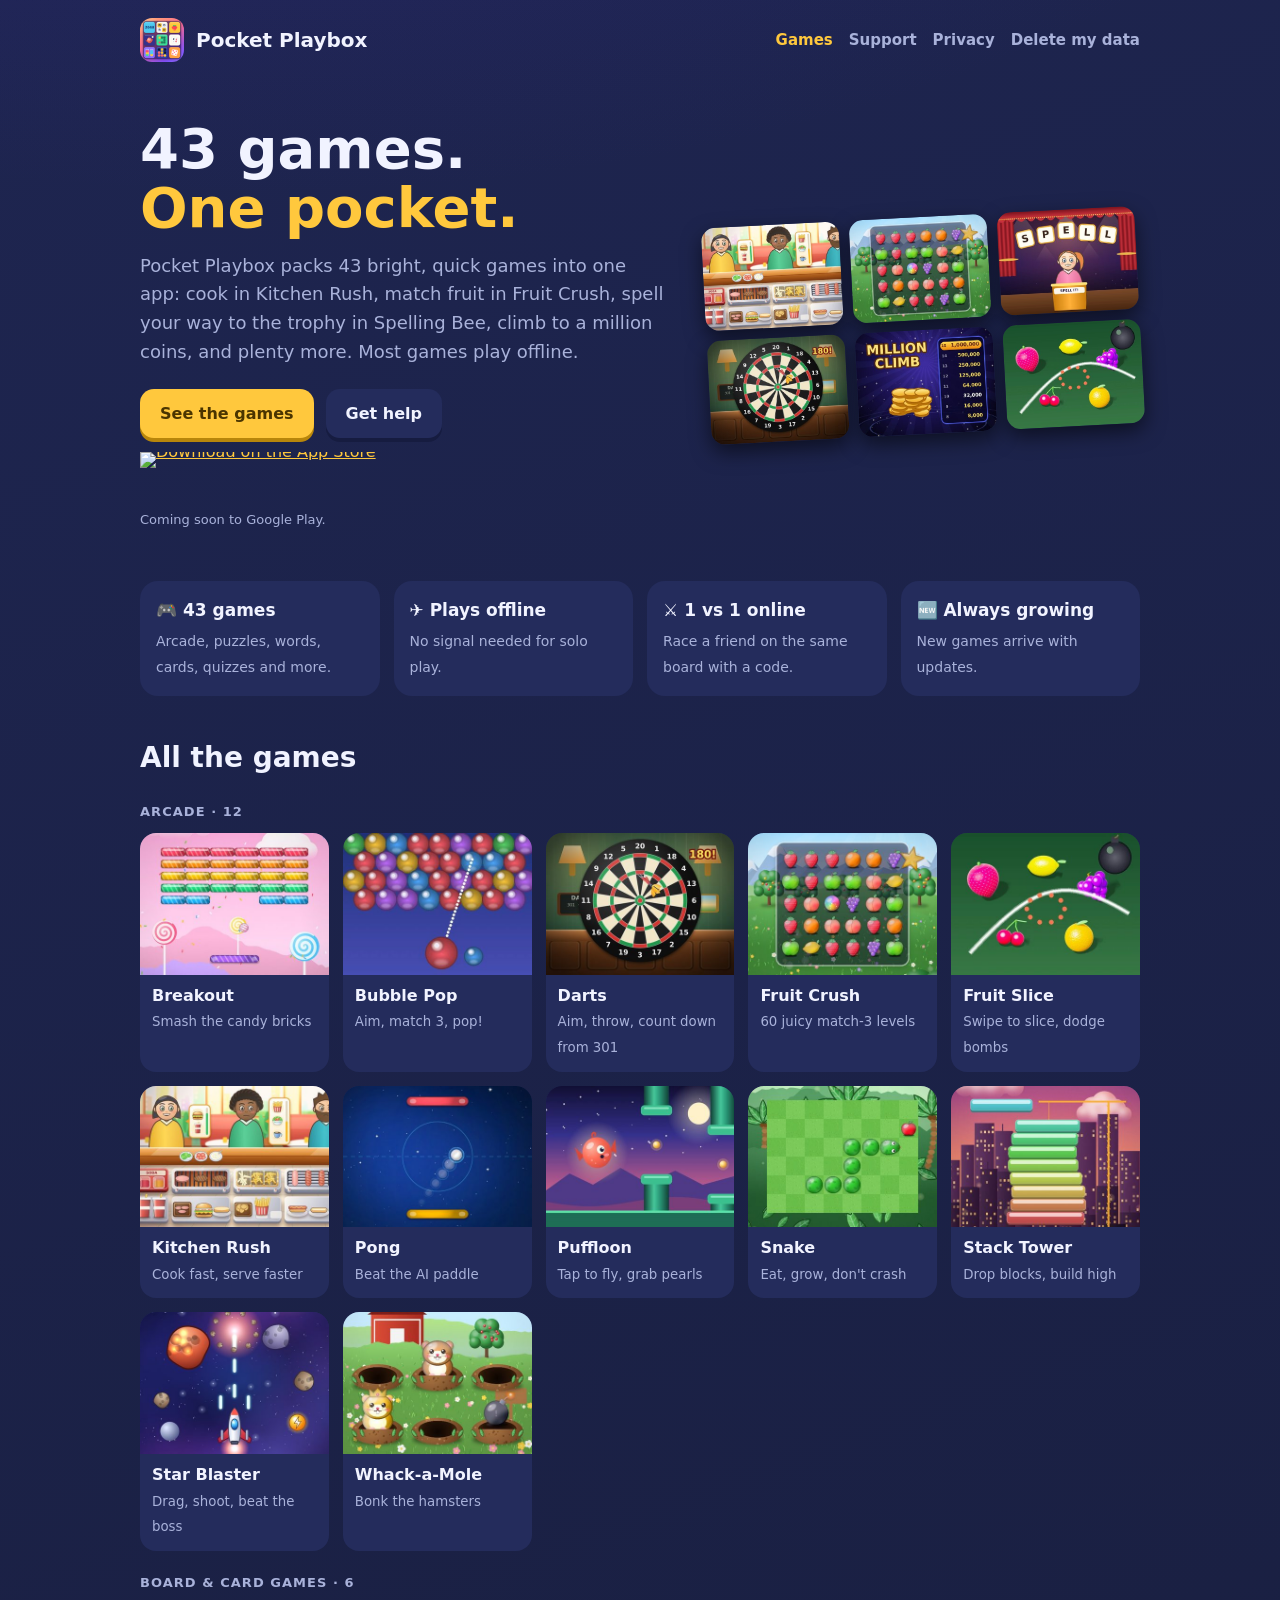
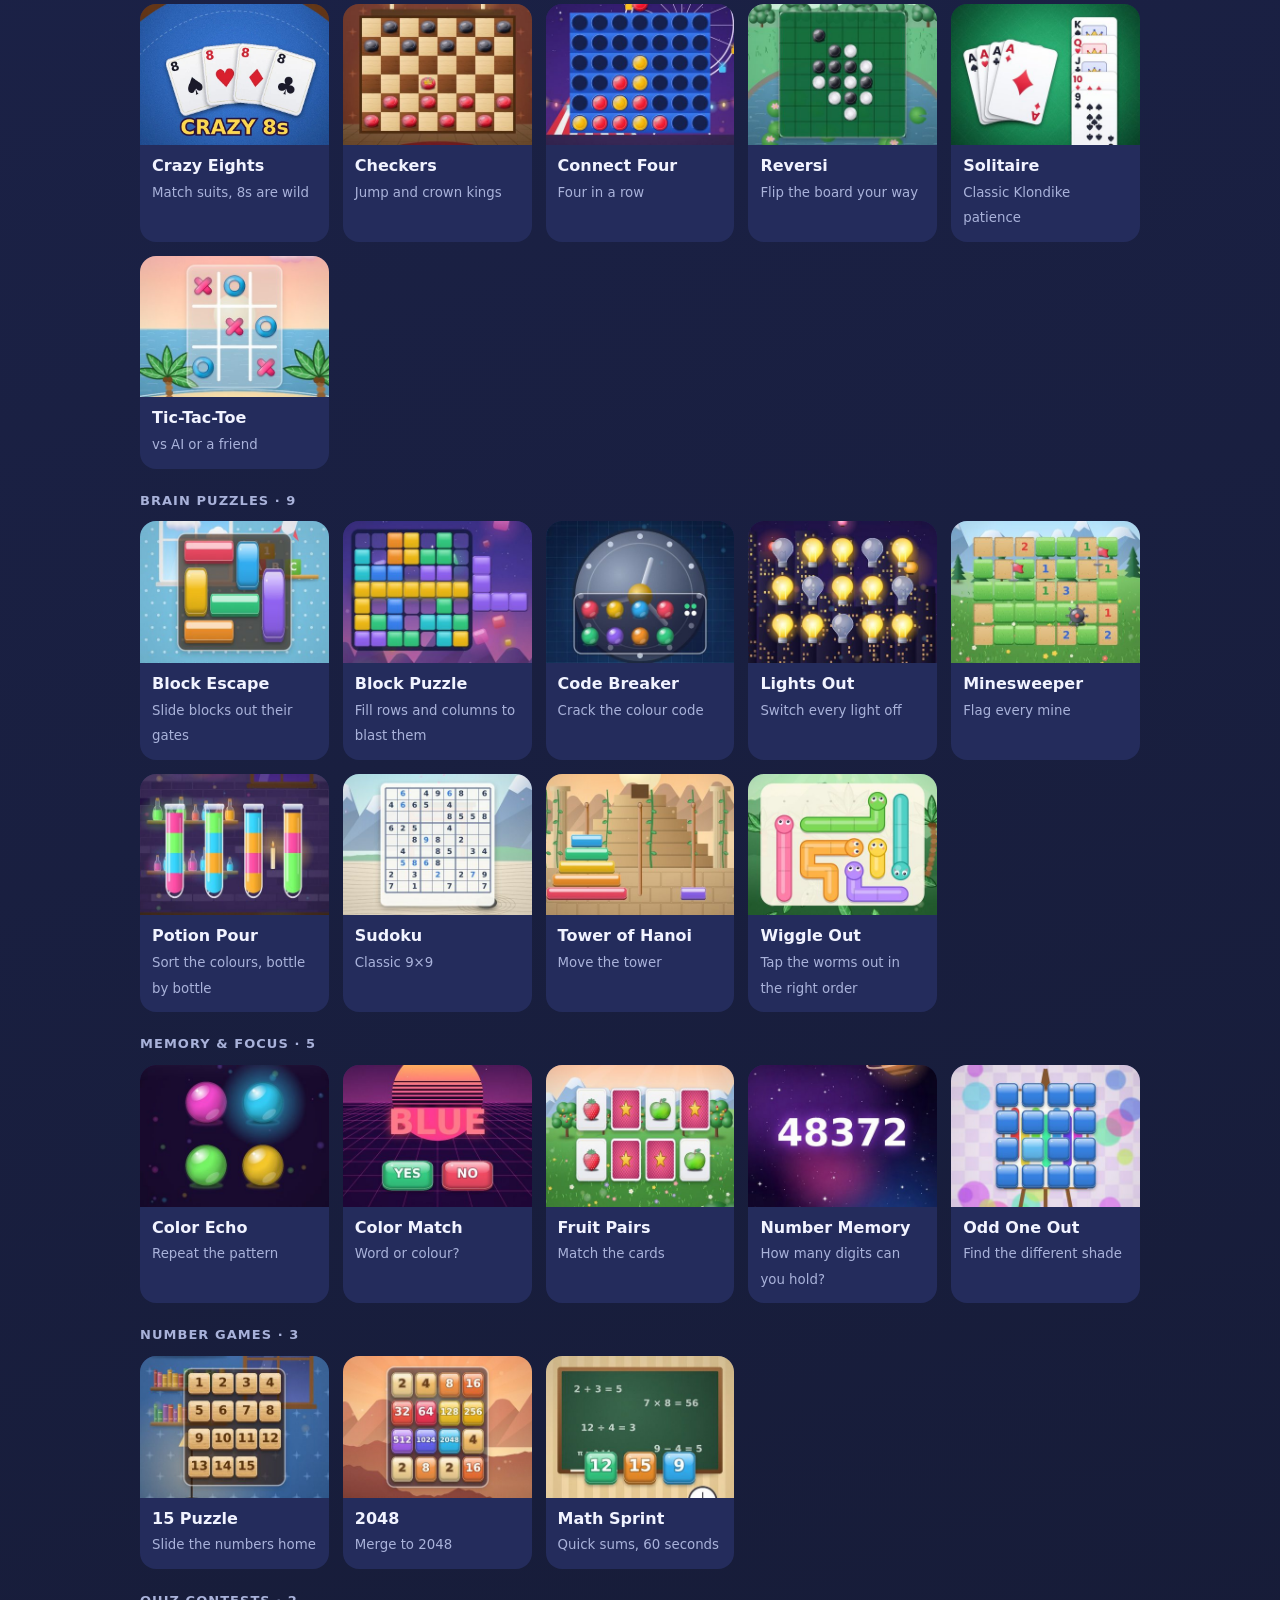
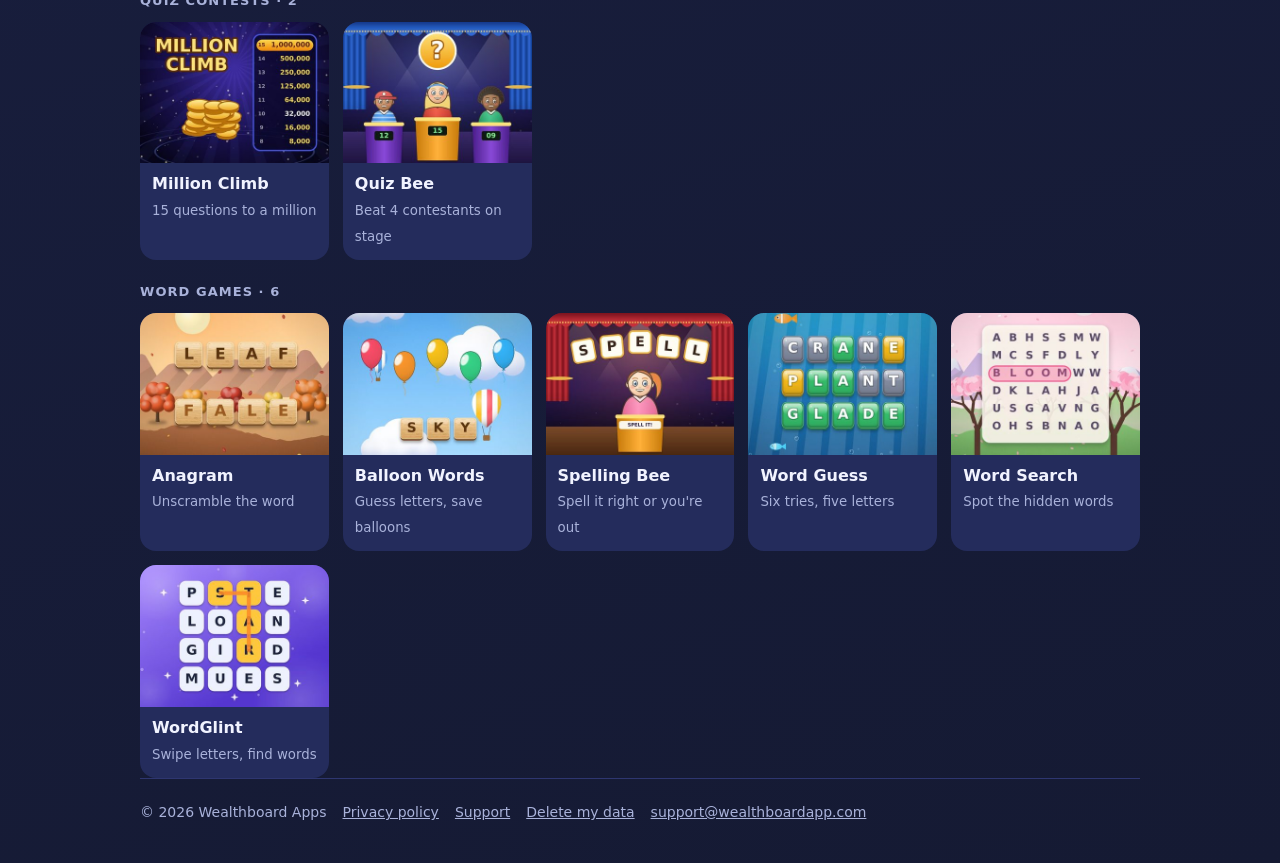
==== commit bf97aa36: "Add App Store download badge; Google Play coming soon" ====
--- a/index.html
+++ b/index.html
@@ -5,7 +5,8 @@
 <section class="hero"><div><h1>43 games.<br><span>One pocket.</span></h1>
 <p>Pocket Playbox packs 43 bright, quick games into one app: cook in Kitchen Rush, match fruit in Fruit Crush, spell your way to the trophy in Spelling Bee, climb to a million coins, and plenty more. Most games play offline.</p>
 <div class="badges"><a class="btn" href="#games">See the games</a><a class="btn alt" href="support.html">Get help</a></div>
-<div class="soon">Coming soon to the App Store and Google Play.</div></div>
+<div class="badges" style="margin-top:14px;align-items:center"><a href="https://apps.apple.com/app/id6836146177" target="_blank" rel="noopener" style="line-height:0"><img src="https://tools.applemarketingtools.com/api/badges/download-on-the-app-store/black/en-us" alt="Download on the App Store" style="height:48px;width:auto;display:block"></a></div>
+<div class="soon">Coming soon to Google Play.</div></div>
 <div class="mosaic"><img src="img/thumb_kitchen.jpg" alt=""><img src="img/thumb_crush.jpg" alt=""><img src="img/thumb_spelling.jpg" alt=""><img src="img/thumb_darts.jpg" alt=""><img src="img/thumb_million.jpg" alt=""><img src="img/thumb_slice.jpg" alt=""></div></section>
 <div class="points"><div class="point"><b>🎮 43 games</b><span>Arcade, puzzles, words, cards, quizzes and more.</span></div>
 <div class="point"><b>✈️ Plays offline</b><span>No signal needed for solo play.</span></div>
@@ -13,4 +14,4 @@
 <div class="point"><b>🆕 Always growing</b><span>New games arrive with updates.</span></div></div>
 <h2 id="games">All the games</h2><div class="cat">Arcade · 12</div><div class="grid"><div class="game"><img loading="lazy" src="img/thumb_breakout.jpg" alt="Breakout"><div><b>Breakout</b><small>Smash the candy bricks</small></div></div><div class="game"><img loading="lazy" src="img/thumb_bubbles.jpg" alt="Bubble Pop"><div><b>Bubble Pop</b><small>Aim, match 3, pop!</small></div></div><div class="game"><img loading="lazy" src="img/thumb_darts.jpg" alt="Darts"><div><b>Darts</b><small>Aim, throw, count down from 301</small></div></div><div class="game"><img loading="lazy" src="img/thumb_crush.jpg" alt="Fruit Crush"><div><b>Fruit Crush</b><small>60 juicy match-3 levels</small></div></div><div class="game"><img loading="lazy" src="img/thumb_slice.jpg" alt="Fruit Slice"><div><b>Fruit Slice</b><small>Swipe to slice, dodge bombs</small></div></div><div class="game"><img loading="lazy" src="img/thumb_kitchen.jpg" alt="Kitchen Rush"><div><b>Kitchen Rush</b><small>Cook fast, serve faster</small></div></div><div class="game"><img loading="lazy" src="img/thumb_pong.jpg" alt="Pong"><div><b>Pong</b><small>Beat the AI paddle</small></div></div><div class="game"><img loading="lazy" src="img/thumb_puffloon.jpg" alt="Puffloon"><div><b>Puffloon</b><small>Tap to fly, grab pearls</small></div></div><div class="game"><img loading="lazy" src="img/thumb_snake.jpg" alt="Snake"><div><b>Snake</b><small>Eat, grow, don&#x27;t crash</small></div></div><div class="game"><img loading="lazy" src="img/thumb_stack.jpg" alt="Stack Tower"><div><b>Stack Tower</b><small>Drop blocks, build high</small></div></div><div class="game"><img loading="lazy" src="img/thumb_blaster.jpg" alt="Star Blaster"><div><b>Star Blaster</b><small>Drag, shoot, beat the boss</small></div></div><div class="game"><img loading="lazy" src="img/thumb_whack.jpg" alt="Whack-a-Mole"><div><b>Whack-a-Mole</b><small>Bonk the hamsters</small></div></div></div><div class="cat">Board & Card Games · 6</div><div class="grid"><div class="game"><img loading="lazy" src="img/thumb_eights.jpg" alt="Crazy Eights"><div><b>Crazy Eights</b><small>Match suits, 8s are wild</small></div></div><div class="game"><img loading="lazy" src="img/thumb_checkers.jpg" alt="Checkers"><div><b>Checkers</b><small>Jump and crown kings</small></div></div><div class="game"><img loading="lazy" src="img/thumb_c4.jpg" alt="Connect Four"><div><b>Connect Four</b><small>Four in a row</small></div></div><div class="game"><img loading="lazy" src="img/thumb_reversi.jpg" alt="Reversi"><div><b>Reversi</b><small>Flip the board your way</small></div></div><div class="game"><img loading="lazy" src="img/thumb_solitaire.jpg" alt="Solitaire"><div><b>Solitaire</b><small>Classic Klondike patience</small></div></div><div class="game"><img loading="lazy" src="img/thumb_ttt.jpg" alt="Tic-Tac-Toe"><div><b>Tic-Tac-Toe</b><small>vs AI or a friend</small></div></div></div><div class="cat">Brain Puzzles · 9</div><div class="grid"><div class="game"><img loading="lazy" src="img/thumb_escape.jpg" alt="Block Escape"><div><b>Block Escape</b><small>Slide blocks out their gates</small></div></div><div class="game"><img loading="lazy" src="img/thumb_blocks.jpg" alt="Block Puzzle"><div><b>Block Puzzle</b><small>Fill rows and columns to blast them</small></div></div><div class="game"><img loading="lazy" src="img/thumb_code.jpg" alt="Code Breaker"><div><b>Code Breaker</b><small>Crack the colour code</small></div></div><div class="game"><img loading="lazy" src="img/thumb_lights.jpg" alt="Lights Out"><div><b>Lights Out</b><small>Switch every light off</small></div></div><div class="game"><img loading="lazy" src="img/thumb_mines.jpg" alt="Minesweeper"><div><b>Minesweeper</b><small>Flag every mine</small></div></div><div class="game"><img loading="lazy" src="img/thumb_pour.jpg" alt="Potion Pour"><div><b>Potion Pour</b><small>Sort the colours, bottle by bottle</small></div></div><div class="game"><img loading="lazy" src="img/thumb_sudoku.jpg" alt="Sudoku"><div><b>Sudoku</b><small>Classic 9×9</small></div></div><div class="game"><img loading="lazy" src="img/thumb_hanoi.jpg" alt="Tower of Hanoi"><div><b>Tower of Hanoi</b><small>Move the tower</small></div></div><div class="game"><img loading="lazy" src="img/thumb_wiggle.jpg" alt="Wiggle Out"><div><b>Wiggle Out</b><small>Tap the worms out in the right order</small></div></div></div><div class="cat">Memory & Focus · 5</div><div class="grid"><div class="game"><img loading="lazy" src="img/thumb_echo.jpg" alt="Color Echo"><div><b>Color Echo</b><small>Repeat the pattern</small></div></div><div class="game"><img loading="lazy" src="img/thumb_colormatch.jpg" alt="Color Match"><div><b>Color Match</b><small>Word or colour?</small></div></div><div class="game"><img loading="lazy" src="img/thumb_memory.jpg" alt="Fruit Pairs"><div><b>Fruit Pairs</b><small>Match the cards</small></div></div><div class="game"><img loading="lazy" src="img/thumb_numbermemory.jpg" alt="Number Memory"><div><b>Number Memory</b><small>How many digits can you hold?</small></div></div><div class="game"><img loading="lazy" src="img/thumb_oddone.jpg" alt="Odd One Out"><div><b>Odd One Out</b><small>Find the different shade</small></div></div></div><div class="cat">Number Games · 3</div><div class="grid"><div class="game"><img loading="lazy" src="img/thumb_slide.jpg" alt="15 Puzzle"><div><b>15 Puzzle</b><small>Slide the numbers home</small></div></div><div class="game"><img loading="lazy" src="img/thumb_2048.jpg" alt="2048"><div><b>2048</b><small>Merge to 2048</small></div></div><div class="game"><img loading="lazy" src="img/thumb_math.jpg" alt="Math Sprint"><div><b>Math Sprint</b><small>Quick sums, 60 seconds</small></div></div></div><div class="cat">Quiz Contests · 2</div><div class="grid"><div class="game"><img loading="lazy" src="img/thumb_million.jpg" alt="Million Climb"><div><b>Million Climb</b><small>15 questions to a million</small></div></div><div class="game"><img loading="lazy" src="img/thumb_quizbee.jpg" alt="Quiz Bee"><div><b>Quiz Bee</b><small>Beat 4 contestants on stage</small></div></div></div><div class="cat">Word Games · 6</div><div class="grid"><div class="game"><img loading="lazy" src="img/thumb_anagram.jpg" alt="Anagram"><div><b>Anagram</b><small>Unscramble the word</small></div></div><div class="game"><img loading="lazy" src="img/thumb_balloon.jpg" alt="Balloon Words"><div><b>Balloon Words</b><small>Guess letters, save balloons</small></div></div><div class="game"><img loading="lazy" src="img/thumb_spelling.jpg" alt="Spelling Bee"><div><b>Spelling Bee</b><small>Spell it right or you&#x27;re out</small></div></div><div class="game"><img loading="lazy" src="img/thumb_wordguess.jpg" alt="Word Guess"><div><b>Word Guess</b><small>Six tries, five letters</small></div></div><div class="game"><img loading="lazy" src="img/thumb_wordsearch.jpg" alt="Word Search"><div><b>Word Search</b><small>Spot the hidden words</small></div></div><div class="game"><img loading="lazy" src="img/thumb_wordglint.jpg" alt="WordGlint"><div><b>WordGlint</b><small>Swipe letters, find words</small></div></div></div>
 <footer><span>© 2026 Wealthboard Apps</span><a href="privacy.html">Privacy policy</a><a href="support.html">Support</a><a href="delete-data.html">Delete my data</a><a href="mailto:support@wealthboardapp.com">support@wealthboardapp.com</a></footer>
-</div></body></html>+</div></body></html>
